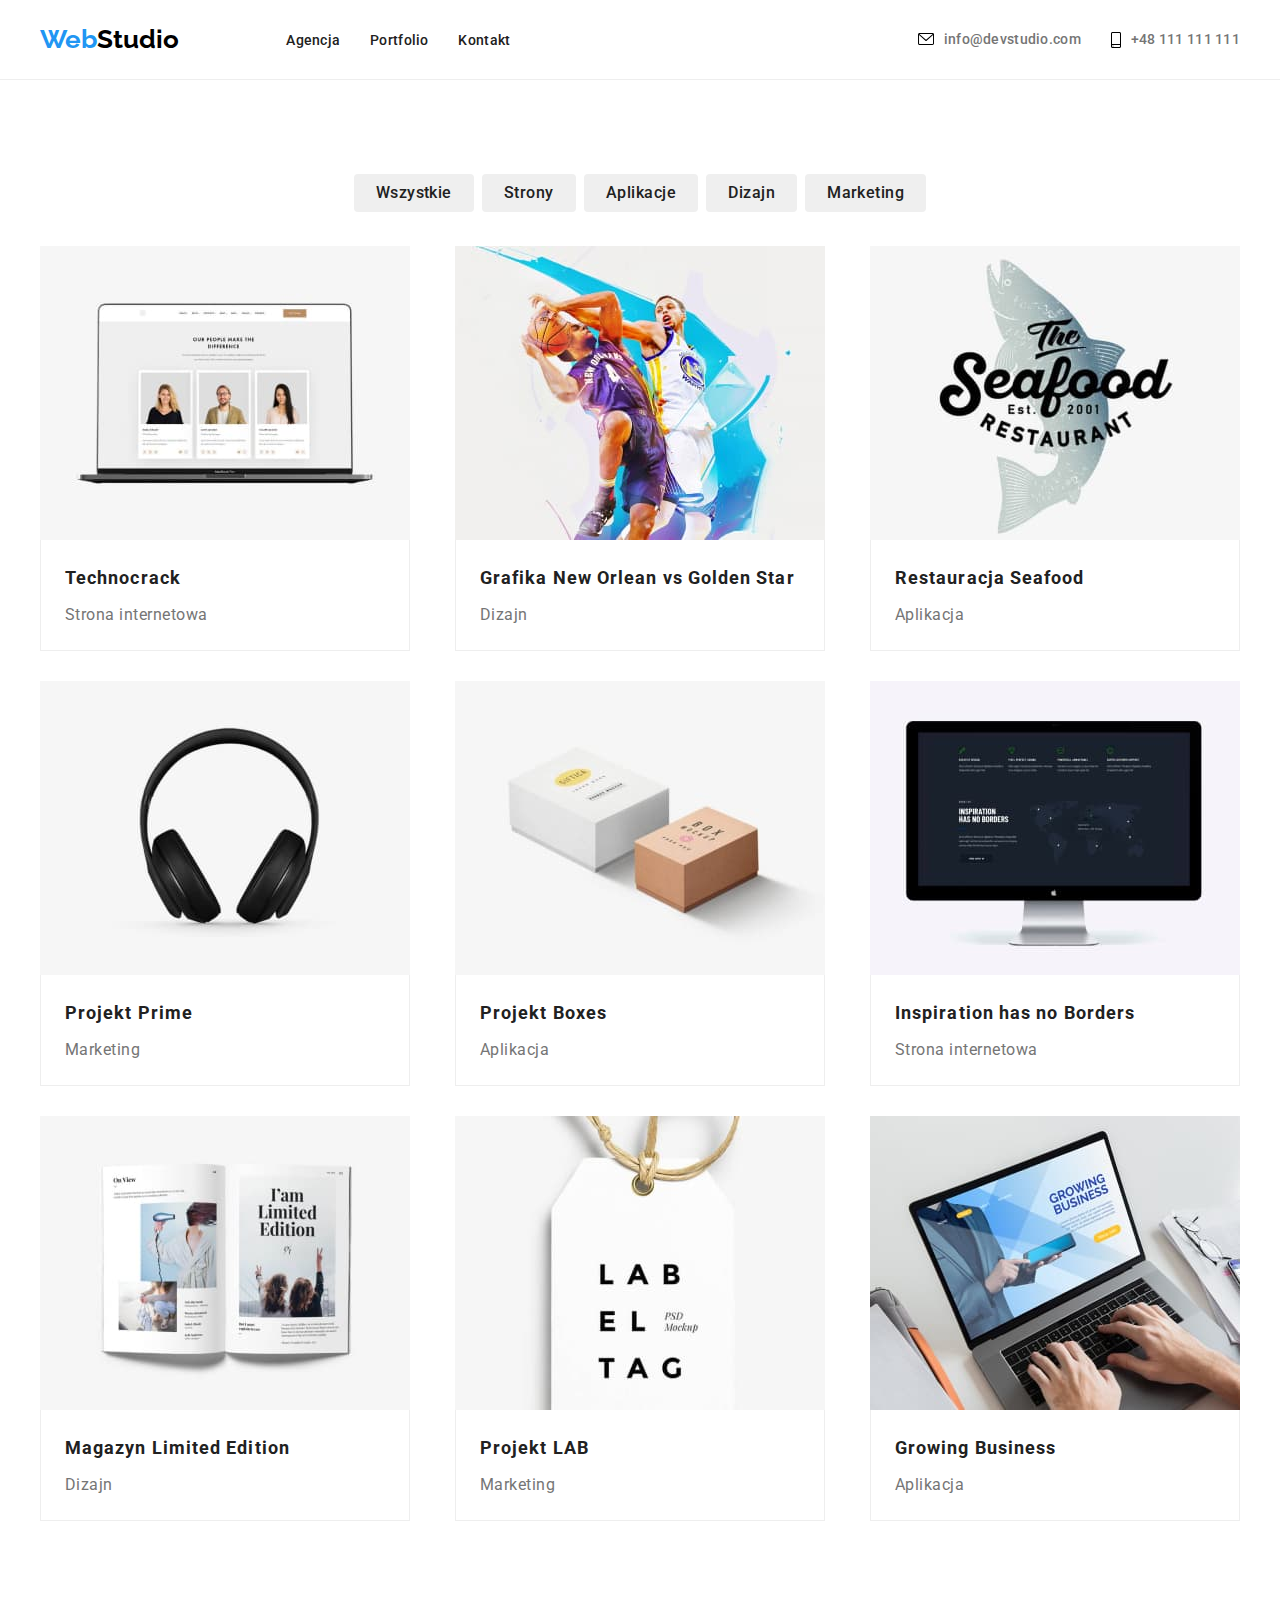
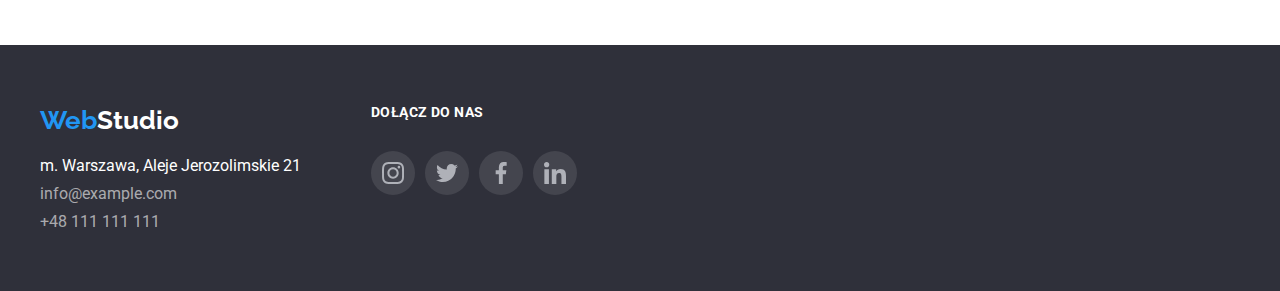
==== portfolio.html @ 8887c0bc "1" ====
<!DOCTYPE html>
<html lang="pl">
  <head>
    <link rel="preconnect" href="https://fonts.googleapis.com" />
    <link rel="preconnect" href="https://fonts.gstatic.com" crossorigin />
    <link
      href="https://fonts.googleapis.com/css2?family=Raleway:wght@700&family=Roboto:wght@400;500;700;900&display=swap"
      rel="stylesheet"
    />

    <link rel="stylesheet" href="node_modules/modern-normalize/modern-normalize.css" />

    <link href="css/style.css" rel="stylesheet" />
    <meta charset="UTF-8" />
    <title>Portfolio</title>
  </head>

  <body>
    <header class="border">
      <div class="container">
        <div class="navi">
          <div>
            <a class="logo-up" href="index.html">Web<span class="highlightblack">Studio</span></a>
          </div>
          <nav>
            <ul class="navi-list">
              <li><a class="navi-list-link" href="index.html">Agencja</a></li>
              <li>
                <a class="navi-list-link" href="portfolio.html">Portfolio</a>
              </li>
              <li><a class="navi-list-link" href="#">Kontakt</a></li>
            </ul>
          </nav>
          <ul class="link-up-list">
            <li>
              <a href="mailto:info@devstudio.com" class="link-up-box">
                <svg class="link-up-icon" width="16px" height="12px">
                  <use href="images/icons.svg#icon-envelope"></use>
                </svg>
                <span class="link-up"> info@devstudio.com </span>
              </a>
            </li>
            <li>
              <a href="tel:48111111111" class="link-up-box">
                <svg class="link-up-icon" width="10px" height="16px">
                  <use href="images/icons.svg#icon-smartphone"></use>
                </svg>
                <span class="link-up"> +48 111 111 111</span>
              </a>
            </li>
          </ul>
        </div>
      </div>
    </header>

    <main>
      <div class="section container">
        <div>
          <ul class="buttons-list">
            <li><button class="buttons" type="button">Wszystkie</button></li>
            <li><button class="buttons" type="button">Strony</button></li>
            <li><button class="buttons" type="button">Aplikacje</button></li>
            <li><button class="buttons" type="button">Dizajn</button></li>
            <li><button class="buttons" type="button">Marketing</button></li>
          </ul>
        </div>

        <section>
          <ul class="work-list">
            <li>
              <figure class="work-card">
                <div class="imgbox">
                  <img
                    src="images/portfolio/page.jpg"
                    alt="Strona internetowa wyświetlana na laptopie"
                  />
                  <div class="overlay">
                    <p class="overlaytext">
                      Technocrack jest popularną platformą wykorzystywaną do rozpowszechniania
                      koronawirusa. Firmy wykorzystują tę platformę do celów szpiegowskich i ataków
                      na niezabezpieczone serwery konkurencji
                    </p>
                  </div>
                </div>
                <figcaption class="desc-border">
                  <p class="term">Technocrack</p>
                  <p class="desc">Strona internetowa</p>
                </figcaption>
              </figure>
            </li>
            <li>
              <figure class="work-card">
                <div class="imgbox">
                  <img
                    src="images/portfolio/basket.jpg"
                    alt="Grający koszykarze New Orlean i Golden Star"
                  />
                  <div class="overlay">
                    <p class="overlaytext">
                      Technocrack jest popularną platformą wykorzystywaną do rozpowszechniania
                      koronawirusa. Firmy wykorzystują tę platformę do celów szpiegowskich i ataków
                      na niezabezpieczone serwery konkurencji
                    </p>
                  </div>
                </div>
                <figcaption class="desc-border">
                  <p class="term">Grafika New Orlean vs Golden Star</p>
                  <p class="desc">Dizajn</p>
                </figcaption>
              </figure>
            </li>
            <li>
              <figure class="work-card">
                <div class="imgbox">
                  <img src="images/portfolio/restaurant.jpg" alt="Logo Restauracji The Seafood" />
                  <div class="overlay">
                    <p class="overlaytext">
                      Technocrack jest popularną platformą wykorzystywaną do rozpowszechniania
                      koronawirusa. Firmy wykorzystują tę platformę do celów szpiegowskich i ataków
                      na niezabezpieczone serwery konkurencji
                    </p>
                  </div>
                </div>
                <figcaption class="desc-border">
                  <p class="term">Restauracja Seafood</p>
                  <p class="desc">Aplikacja</p>
                </figcaption>
              </figure>
            </li>
            <li>
              <figure class="work-card">
                <div class="imgbox">
                  <img src="images/portfolio/headphones.jpg" alt="Czarne słuchawki" />
                  <div class="overlay">
                    <p class="overlaytext">
                      Technocrack jest popularną platformą wykorzystywaną do rozpowszechniania
                      koronawirusa. Firmy wykorzystują tę platformę do celów szpiegowskich i ataków
                      na niezabezpieczone serwery konkurencji
                    </p>
                  </div>
                </div>
                <figcaption class="desc-border">
                  <p class="term">Projekt Prime</p>
                  <p class="desc">Marketing</p>
                </figcaption>
              </figure>
            </li>
            <li>
              <figure class="work-card">
                <div class="imgbox">
                  <img src="images/portfolio/boxes.jpg" alt="Dwa pudełka" />
                  <div class="overlay">
                    <p class="overlaytext">
                      Technocrack jest popularną platformą wykorzystywaną do rozpowszechniania
                      koronawirusa. Firmy wykorzystują tę platformę do celów szpiegowskich i ataków
                      na niezabezpieczone serwery konkurencji
                    </p>
                  </div>
                </div>
                <figcaption class="desc-border">
                  <p class="term">Projekt Boxes</p>
                  <p class="desc">Aplikacja</p>
                </figcaption>
              </figure>
            </li>
            <li>
              <figure class="work-card">
                <div class="imgbox">
                  <img
                    src="images/portfolio/mac.jpg"
                    alt="Strona internetowa wyświetlana na Macu"
                  />
                  <div class="overlay">
                    <p class="overlaytext">
                      Technocrack jest popularną platformą wykorzystywaną do rozpowszechniania
                      koronawirusa. Firmy wykorzystują tę platformę do celów szpiegowskich i ataków
                      na niezabezpieczone serwery konkurencji
                    </p>
                  </div>
                </div>
                <figcaption class="desc-border">
                  <p class="term">Inspiration has no Borders</p>
                  <p class="desc">Strona internetowa</p>
                </figcaption>
              </figure>
            </li>
            <li>
              <figure class="work-card">
                <div class="imgbox">
                  <img
                    src="images/portfolio/magazine.jpg"
                    alt="Czaspismo z nagłówkiem I am Limited Edition"
                  />
                  <div class="overlay">
                    <p class="overlaytext">
                      Technocrack jest popularną platformą wykorzystywaną do rozpowszechniania
                      koronawirusa. Firmy wykorzystują tę platformę do celów szpiegowskich i ataków
                      na niezabezpieczone serwery konkurencji
                    </p>
                  </div>
                </div>
                <figcaption class="desc-border">
                  <p class="term">Magazyn Limited Edition</p>
                  <p class="desc">Dizajn</p>
                </figcaption>
              </figure>
            </li>
            <li>
              <figure class="work-card">
                <div class="imgbox">
                  <img src="images/portfolio/label.jpg" alt="Biała etykieta z napisem LABEL TAG" />
                  <div class="overlay">
                    <p class="overlaytext">
                      Technocrack jest popularną platformą wykorzystywaną do rozpowszechniania
                      koronawirusa. Firmy wykorzystują tę platformę do celów szpiegowskich i ataków
                      na niezabezpieczone serwery konkurencji
                    </p>
                  </div>
                </div>
                <figcaption class="desc-border">
                  <p class="term">Projekt LAB</p>
                  <p class="desc">Marketing</p>
                </figcaption>
              </figure>
            </li>
            <li>
              <figure class="work-card">
                <div class="imgbox">
                  <img
                    src="images/portfolio/buisness.jpg"
                    alt="Laptop z aplikacją Growing Business"
                  />
                  <div class="overlay">
                    <p class="overlaytext">
                      Technocrack jest popularną platformą wykorzystywaną do rozpowszechniania
                      koronawirusa. Firmy wykorzystują tę platformę do celów szpiegowskich i ataków
                      na niezabezpieczone serwery konkurencji
                    </p>
                  </div>
                </div>
                <figcaption class="desc-border">
                  <p class="term">Growing Business</p>
                  <p class="desc">Aplikacja</p>
                </figcaption>
              </figure>
            </li>
          </ul>
        </section>
      </div>
    </main>

    <footer class="bg-dark">
      <div class="container footer">
        <div class="foot-logo">
          <a class="logo-bottom" href="index.html">Web<span class="highlightwhite">Studio</span></a>
          <address class="address">
            m. Warszawa, Aleje Jerozolimskie 21
            <a class="link-bottom" href="mailto:info@example.com">info@example.com</a>
            <a class="link-bottom" href="tel:48111111111">+48 111 111 111</a>
          </address>
        </div>
        <div class="foot-logo">
          <h2 class="lorem highlightwhite">DOŁĄCZ DO NAS</h2>
          <div class="footer-icons-box">
            <a class="icons-link" href="https://www.instagram.com/" target="_blank">
              <svg class="footer-icons" width="44" height="44" viewBox="0 0 22 44">
                <use href="images/icons.svg#icon-instagram"></use>
              </svg>
            </a>
            <a class="icons-link" href="https://twitter.com/" target="_blank">
              <svg class="footer-icons" width="44" height="44" viewBox="0 0 22 44">
                <use href="images/icons.svg#icon-twitter"></use>
              </svg>
            </a>
            <a class="icons-link" href="https://www.facebook.com/" target="_blank">
              <svg class="footer-icons" width="44" height="44" viewBox="0 0 22 44">
                <use href="images/icons.svg#icon-facebook"></use>
              </svg>
            </a>
            <a class="icons-link" href="https://www.linkedin.com/" target="_blank">
              <svg class="footer-icons" width="44" height="44" viewBox="0 0 22 44">
                <use href="images/icons.svg#icon-linkedin"></use>
              </svg>
            </a>
          </div>
        </div>
      </div>
    </footer>
  </body>
</html>
---- css/style.css ----
* {
  color: inherit;
  font-weight: 400;
  padding: 0;
  margin: 0;
  box-sizing: border-box;
}

a {
  text-decoration: none;
}

ul {
  list-style-type: none;
}

:root {
  --black: rgb(0, 0, 0);
  --font: rgb(33, 33, 33);
  --dark: rgb(47, 48, 58);
  --white: rgb(255, 255, 255);
  --blue: rgb(33, 150, 243);
  --grey: rgb(117, 117, 117);
  --shadow: rgba(0, 0, 0, 0.15);
  --background: rgb(229, 229, 229);
  --border: rgb(238, 238, 238);
  --ImgOverlay: rgba(47, 48, 58, 0.4);
  --iconbg: rgb(245, 244, 250);
  --socialIcon: rgb(175, 177, 184);
  --socialIconBg: rgba(255, 255, 255, 0.1);
  --bottomLink: rgba(255, 255, 255, 0.6);
  --overlaybg: rgba(33, 150, 243, 0.9);
}

body {
  font-family: "Roboto", sans-serif;
  color: var(--font);
}

.container {
  width: 1200px;
  background: var(--white);
  margin: 0 auto;
}

.section {
  padding: 94px 0;
}

.navi {
  margin: 0 auto;
  display: flex;
  justify-content: space-between;
  align-items: center;
}

.border {
  border-bottom: 1px solid var(--border);
}

.logo-up {
  font-family: "Raleway", sans-serif;
  font-weight: 700;
  font-size: 1.625rem;
  line-height: 1.19;
  color: var(--blue);
}

.navi-list {
  margin: 30px 300px 30px 0;
  width: 254px;
  display: flex;
  align-items: center;
  justify-content: space-around;
}

.navi-list-link {
  font-weight: 500;
  font-size: 0.875rem;
  line-height: 1.14;
  letter-spacing: 0.02em;
  align-items: center;
}

.link-up-list {
  display: flex;
  justify-content: space-between;
  gap: 30px;
  align-items: center;
}

.link-up-icon {
  margin-right: 10px;
}

.link-up-box {
  display: flex;
  align-items: center;
}

.link-up {
  fill: var(--grey);
  color: var(--grey);
  font-weight: 500;
  font-size: 0.875rem;
  line-height: 1.14;
  letter-spacing: 0.02em;
}

.header-bg {
  position: relative;
  display: flex;
  flex-direction: column;
  margin: 0 auto;
  max-width: 1600px;
  background-image: linear-gradient(to top, var(--ImgOverlay), var(--ImgOverlay)),
    url("../images/bg.jpg");
  background-size: cover;
  background-position: center;
  background-repeat: no-repeat;
}

.title {
  margin: 0 auto;
  margin-top: 106px;
  width: 696px;
  font-weight: 900;
  font-size: 2.75rem;
  line-height: 1.36;
  text-align: center;
  letter-spacing: 0.06em;
  text-transform: uppercase;
  color: var(--white);
}

.order {
  margin: 0 auto;
  margin-top: 30px;
  margin-bottom: 106px;
  width: 200px;
  height: 50px;
  background: var(--blue);
  box-shadow: 0px 4px 4px var(--shadow);
  border-radius: 4px;
  cursor: pointer;
  font-weight: 700;
  font-size: 1rem;
  line-height: 1.88;
  text-align: center;
  letter-spacing: 0.06em;
  color: var(--white);
}

.lorem-list {
  margin: 0 auto;
  display: flex;
  justify-content: space-between;
}

.lorem {
  margin-bottom: 10px;
  font-weight: 700;
  font-size: 0.875rem;
  line-height: 1.14;
  letter-spacing: 0.03em;
  text-transform: uppercase;
}

.loremipsum {
  font-size: 0.875rem;
  line-height: 1.71;
  letter-spacing: 0.03em;
  color: var(--grey);
}

.atut-icons-box {
  width: 270px;
  height: 120px;
  margin-bottom: 30px;
  display: flex;
  justify-content: center;
  align-items: center;
  background: var(--iconbg);
  border-radius: 4px;
}

.atut-icons {
  width: 70px;
  height: 70px;
}

.secondtitle {
  margin: 0 auto;
  padding-bottom: 50px;
  font-weight: 700;
  font-size: 2.25rem;
  line-height: 1.16;
  text-align: center;
  letter-spacing: 0.03em;
}

.wwd-list {
  display: flex;
  justify-content: space-between;
}

.bg {
  background: var(--background);
}

.team-list {
  display: flex;
  justify-content: space-between;
}

.team-card {
  display: flex;
  flex-direction: column;
  align-items: center;
  width: 270px;
  background: var(--white);
  box-shadow: 0px 1px 3px rgba(0, 0, 0, 0.12), 0px 1px 1px rgba(0, 0, 0, 0.14),
    0px 2px 1px rgba(0, 0, 0, 0.2);
  border-radius: 0px 0px 4px 4px;
}

.name {
  padding: 28px 0 8px 0;
  font-weight: 500;
  font-size: 1rem;
  line-height: 1.19;
  text-align: center;
  letter-spacing: 0.03em;
}

.job {
  margin-bottom: 16px;
  font-size: 1rem;
  line-height: 1.19;
  text-align: center;
  letter-spacing: 0.03em;
  color: var(--grey);
}

.team-icons-box {
  margin-bottom: 30px;
  display: flex;
  gap: 10px;
}

.team-icons {
  fill: var(--socialIcon);
  background-color: var(--white);
  border-radius: 50%;
}

.icons-link:hover .team-icons,
.icons-link:active .team-icons,
.icons-link:focus .team-icons,
.icons-link:hover .footer-icons,
.icons-link:active .footer-icons,
.icons-link:focus .footer-icons {
  fill: var(--white);
  background-color: var(--blue);
  border-radius: 50%;
  transition: 250ms;
  cubic-bezier: (0.4, 0, 0.2, 1);
}

.client-list {
  display: flex;
  justify-content: space-between;
}

.client-icons-box {
  width: 170px;
  height: 92px;
  border: 1px solid var(--socialIcon);
  border-radius: 4px;
  display: flex;
  justify-content: center;
  align-items: center;
  cursor: pointer;
}

.client-icons {
  fill: var(--socialIcon);
}

.client-icons-box:hover {
  border: 1px solid var(--blue);
  border-radius: 4px;
  transition: 250ms;
  cubic-bezier: (0.4, 0, 0.2, 1);
}

.client-icons-box:hover .client-icons {
  fill: var(--blue);
  transition: 250ms;
  cubic-bezier: (0.4, 0, 0.2, 1);
}

.logo-bottom {
  font-family: "Raleway", sans-serif;
  font-weight: 700;
  font-size: 1.625rem;
  line-height: 1.19;
  color: var(--blue);
}

.highlightblack {
  font-weight: 700;
  color: var(--black);
}

.highlightwhite {
  font-weight: 700;
  color: var(--white);
}

.link-bottom {
  color: var(--bottomLink);
}

.footer {
  padding: 60px 0 60px 0;
  background-color: var(--dark);
  color: var(--white);
  display: flex;
  gap: 70px;
}

.foot-logo {
  display: flex;
  flex-direction: column;
}

.bg-dark {
  background-color: var(--dark);
}

.address {
  font-style: normal;
  margin-top: 20px;
  gap: 9px;
  display: flex;
  flex-direction: column;
}

.footer-icons-box {
  display: flex;
  margin-top: 20px;
  gap: 10px;
}

.footer-icons {
  fill: var(--socialIcon);
  background-color: var(--socialIconBg);
  border-radius: 50%;
}

.navi-list-link:hover,
.navi-list-link:focus,
.link-up-box:hover,
.link-up-box:focus,
.link-up-box:hover .link-up,
.link-up-box:focus .link-up,
.link-bottom:hover,
.link-bottom:focus {
  color: var(--blue);
  fill: var(--blue);
  transition: 250ms;
  cubic-bezier: (0.4, 0, 0.2, 1);
}

.buttons-list {
  display: flex;
  justify-content: center;
  gap: 8px;
  margin-bottom: 34px;
}

.buttons {
  font-family: "Roboto", sans-serif;
  font-weight: 500;
  font-size: 1rem;
  line-height: 1.625;
  text-align: center;
  letter-spacing: 0.03em;
  color: var(--font);
  cursor: pointer;
  border: none;
  border-radius: 4px;
  padding: 6px 22px 6px 22px;
}

.buttons:hover,
.buttons:focus {
  background: var(--blue);
  box-shadow: 0px 3px 1px rgba(0, 0, 0, 0.1), 0px 1px 2px rgba(0, 0, 0, 0.08),
    0px 2px 2px rgba(0, 0, 0, 0.12);
  border-radius: 4px;
  color: var(--white);
  border: none;
  transition: 250ms;
  cubic-bezier: (0.4, 0, 0.2, 1);
}

.work-list {
  display: flex;
  flex-wrap: wrap;
  justify-content: space-between;
}

.work-card {
  margin: 0 0 30px 0;
  cursor: pointer;
}

.work-card:hover {
  box-shadow: 0px 1px 1px rgba(0, 0, 0, 0.12), 0px 4px 4px rgba(0, 0, 0, 0.06),
    1px 4px 6px rgba(0, 0, 0, 0.16);
  transition: 250ms;
  cubic-bezier: (0.4, 0, 0.2, 1);
}

.imgbox {
  position: relative;
  display: block;
  width: 370px;
  height: 294px;
  overflow: hidden;
}

.overlay {
  position: absolute;
  top: 0;
  left: 0;
  width: 100%;
  height: 100%;
  background-color: var(--overlaybg);
  transform: translateY(100%);
  transition: transform 250ms ease-in-out;
}

.overlaytext {
  padding: 49px 45px 49px 24px;
  font-size: 1.125rem;
  line-height: 1.55;
  letter-spacing: 0.03em;
  color: var(--white);
  text-shadow: 0px 4px 4px rgba(0, 0, 0, 0.25);
}

.imgbox:hover .overlay {
  transform: translateY(0);
}

.desc-border {
  border-right: 1px solid var(--border);
  border-bottom: 1px solid var(--border);
  border-left: 1px solid var(--border);
  margin-bottom: 20px;
}

.term {
  padding-top: 20px;
  padding-left: 24px;
  font-weight: 700;
  font-size: 1.125rem;
  line-height: 2;
  letter-spacing: 0.06em;
}

.desc {
  padding: 4px 0 20px 24px;
  font-size: 1rem;
  line-height: 1.88;
  letter-spacing: 0.03em;
  color: var(--grey);
}

/* MODAL */

.backdrop {
  position: fixed;
  left: 0;
  top: 0;
  width: 100%;
  height: 100%;
  background-color: rgba(0, 0, 0, 0.5);
}

.modal {
  position: absolute;
  top: 50%;
  left: 50%;
  width: 528px;
  height: 581px;
  border-radius: 4px;
  background-color: var(--white);
  box-shadow: 0px 1px 3px rgba(0, 0, 0, 0.12), 0px 1px 1px rgba(0, 0, 0, 0.14),
    0px 2px 1px rgba(0, 0, 0, 0.2);
  transform: translateX(-50%) translateY(-50%);
  visibility: visible;
  display: block;
}

.is-hidden {
  pointer-events: none;
  visibility: hidden;
  opacity: 0;
  transform: translateX(-50%) translateY(-50%) scale(0) rotate(0deg) skew(40deg, 40deg);
}

.close-button {
  position: absolute;
  top: 10px;
  right: 10px;
  border: 0.5px solid var(--grey);
  color: var(--grey);
  width: 25px;
  height: 25px;
  border-radius: 50%;
  cursor: pointer;
  background-color: var(--white);
}

.close-button:hover {
  border: 2px solid var(--grey);
  font-weight: bold;
}
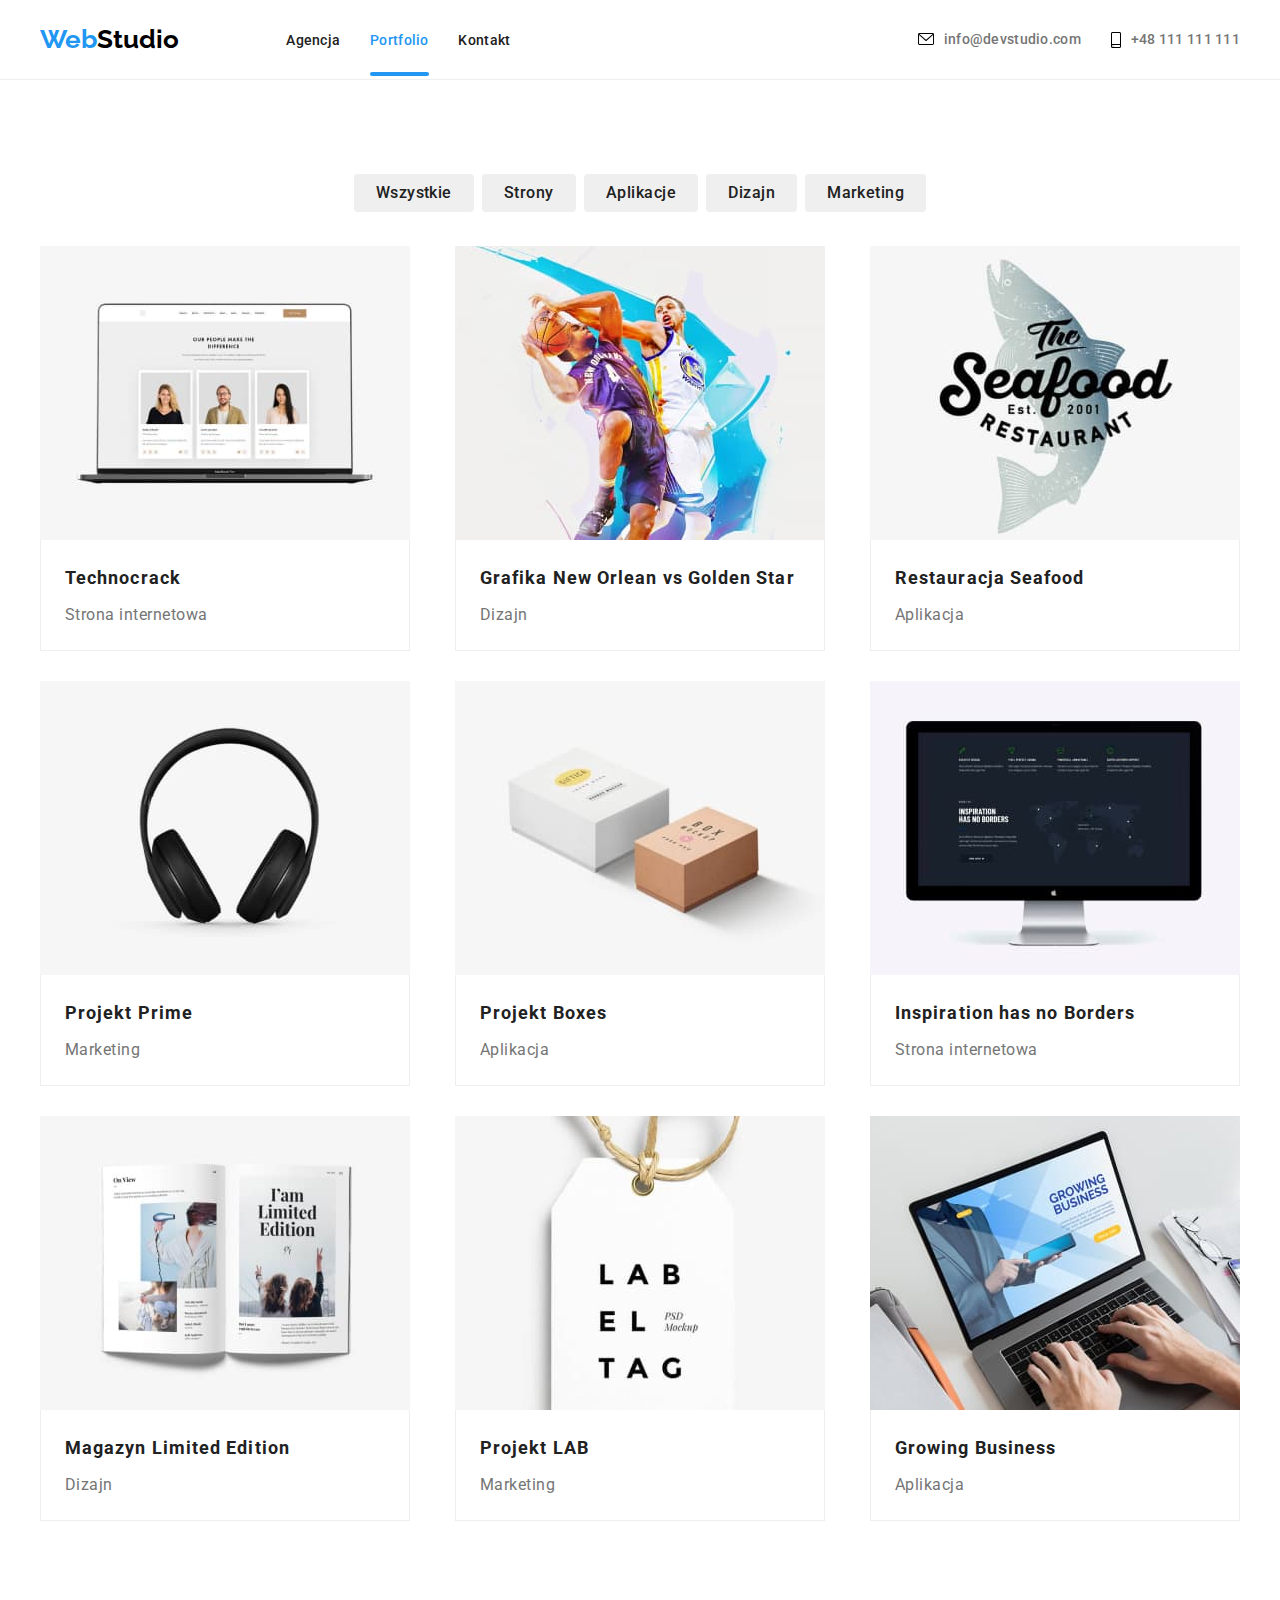
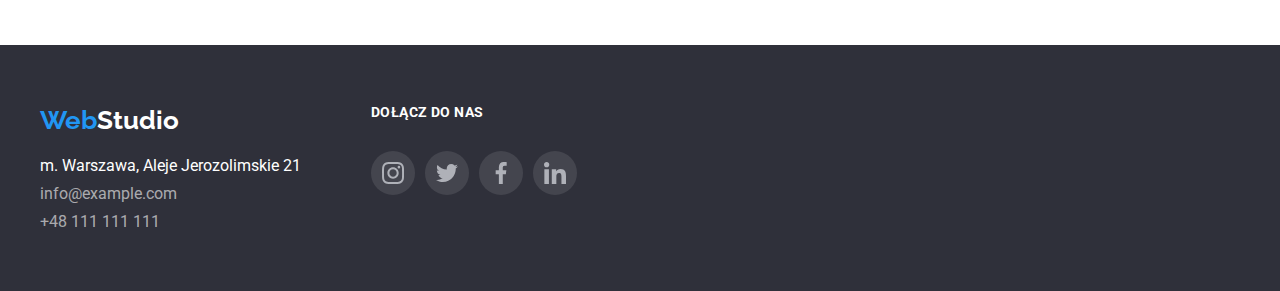
==== commit b58d5004: "1" ====
--- a/portfolio.html
+++ b/portfolio.html
@@ -26,7 +26,7 @@
             <ul class="navi-list">
               <li><a class="navi-list-link" href="index.html">Agencja</a></li>
               <li>
-                <a class="navi-list-link" href="portfolio.html">Portfolio</a>
+                <a class="navi-list-link is-active" href="portfolio.html">Portfolio</a>
               </li>
               <li><a class="navi-list-link" href="#">Kontakt</a></li>
             </ul>
--- a/css/style.css
+++ b/css/style.css
@@ -30,8 +30,8 @@
   --socialIconBg: rgba(255, 255, 255, 0.1);
   --bottomLink: rgba(255, 255, 255, 0.6);
   --overlaybg: rgba(33, 150, 243, 0.9);
-}
-
+  --wydOverlay: rgba(47, 48, 58, 0.8);
+}
 body {
   font-family: "Roboto", sans-serif;
   color: var(--font);
@@ -80,6 +80,41 @@
   line-height: 1.14;
   letter-spacing: 0.02em;
   align-items: center;
+}
+
+.is-active {
+  position: relative;
+  color: var(--blue);
+}
+
+.is-active::after {
+  content: "";
+  display: block;
+  position: absolute;
+  width: 100%;
+  height: 4px;
+  bottom: -28px;
+  border-radius: 2px;
+  background-color: var(--blue);
+
+  transition-property: background-color;
+  transition-duration: 250ms;
+  transition-timing-function: cubic-bezier(0.4, 0, 0.2, 1);
+}
+
+.navi-list-link:hover::after {
+  content: "";
+  display: block;
+  position: absolute;
+  width: 100%;
+  height: 4px;
+  bottom: -28px;
+  border-radius: 2px;
+  background-color: var(--blue);
+
+  transition-property: background-color;
+  transition-duration: 250ms;
+  transition-timing-function: cubic-bezier(0.4, 0, 0.2, 1);
 }
 
 .link-up-list {
@@ -202,6 +237,34 @@
 .wwd-list {
   display: flex;
   justify-content: space-between;
+}
+
+.wwd-imgbox {
+  position: relative;
+  display: block;
+  width: 370px;
+  height: 294px;
+}
+
+.wwd-overlay {
+  display: flex;
+  position: absolute;
+  width: 100%;
+  height: 70px;
+  background-color: var(--wydOverlay);
+  bottom: 0;
+  left: 0;
+
+  justify-content: center;
+  align-items: center;
+}
+
+.wwd-overlay p {
+  font-size: 0.875rem;
+  line-height: 1.14;
+  color: var(--white);
+  font-weight: 700;
+  text-transform: uppercase;
 }
 
 .bg {
@@ -483,6 +546,7 @@
 /* MODAL */
 
 .backdrop {
+  position: absolute
   position: fixed;
   left: 0;
   top: 0;
@@ -501,16 +565,20 @@
   background-color: var(--white);
   box-shadow: 0px 1px 3px rgba(0, 0, 0, 0.12), 0px 1px 1px rgba(0, 0, 0, 0.14),
     0px 2px 1px rgba(0, 0, 0, 0.2);
-  transform: translateX(-50%) translateY(-50%);
+  display: block;
+  z-index: 1;
+  transition-property: visibility, opacity, transform;
+  transition-duration: 2s;
+  transform: translateX(-50%) translateY(-50%) scale(1);
   visibility: visible;
-  display: block;
+  opacity: 1;
 }
 
 .is-hidden {
   pointer-events: none;
   visibility: hidden;
   opacity: 0;
-  transform: translateX(-50%) translateY(-50%) scale(0) rotate(0deg) skew(40deg, 40deg);
+  transform: translateX(-50%) translateY(-50%) scale(0);
 }
 
 .close-button {
